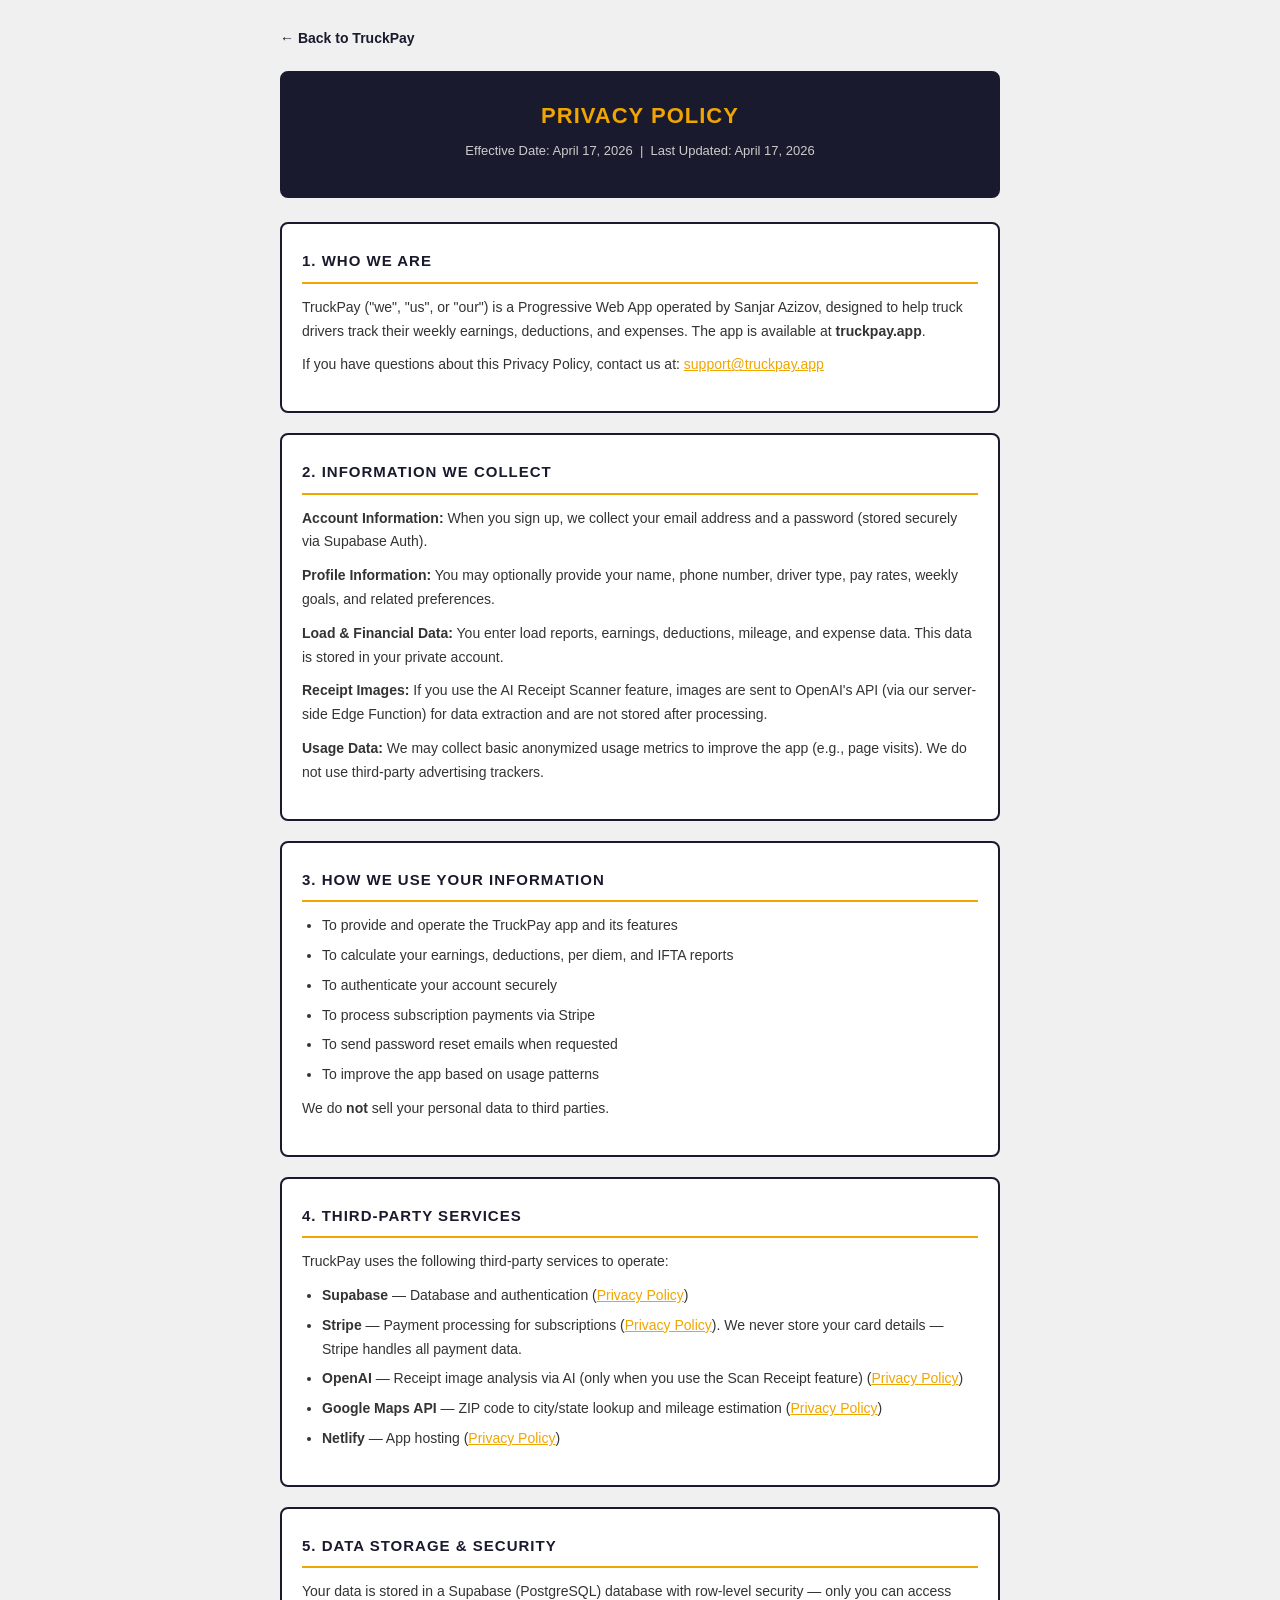
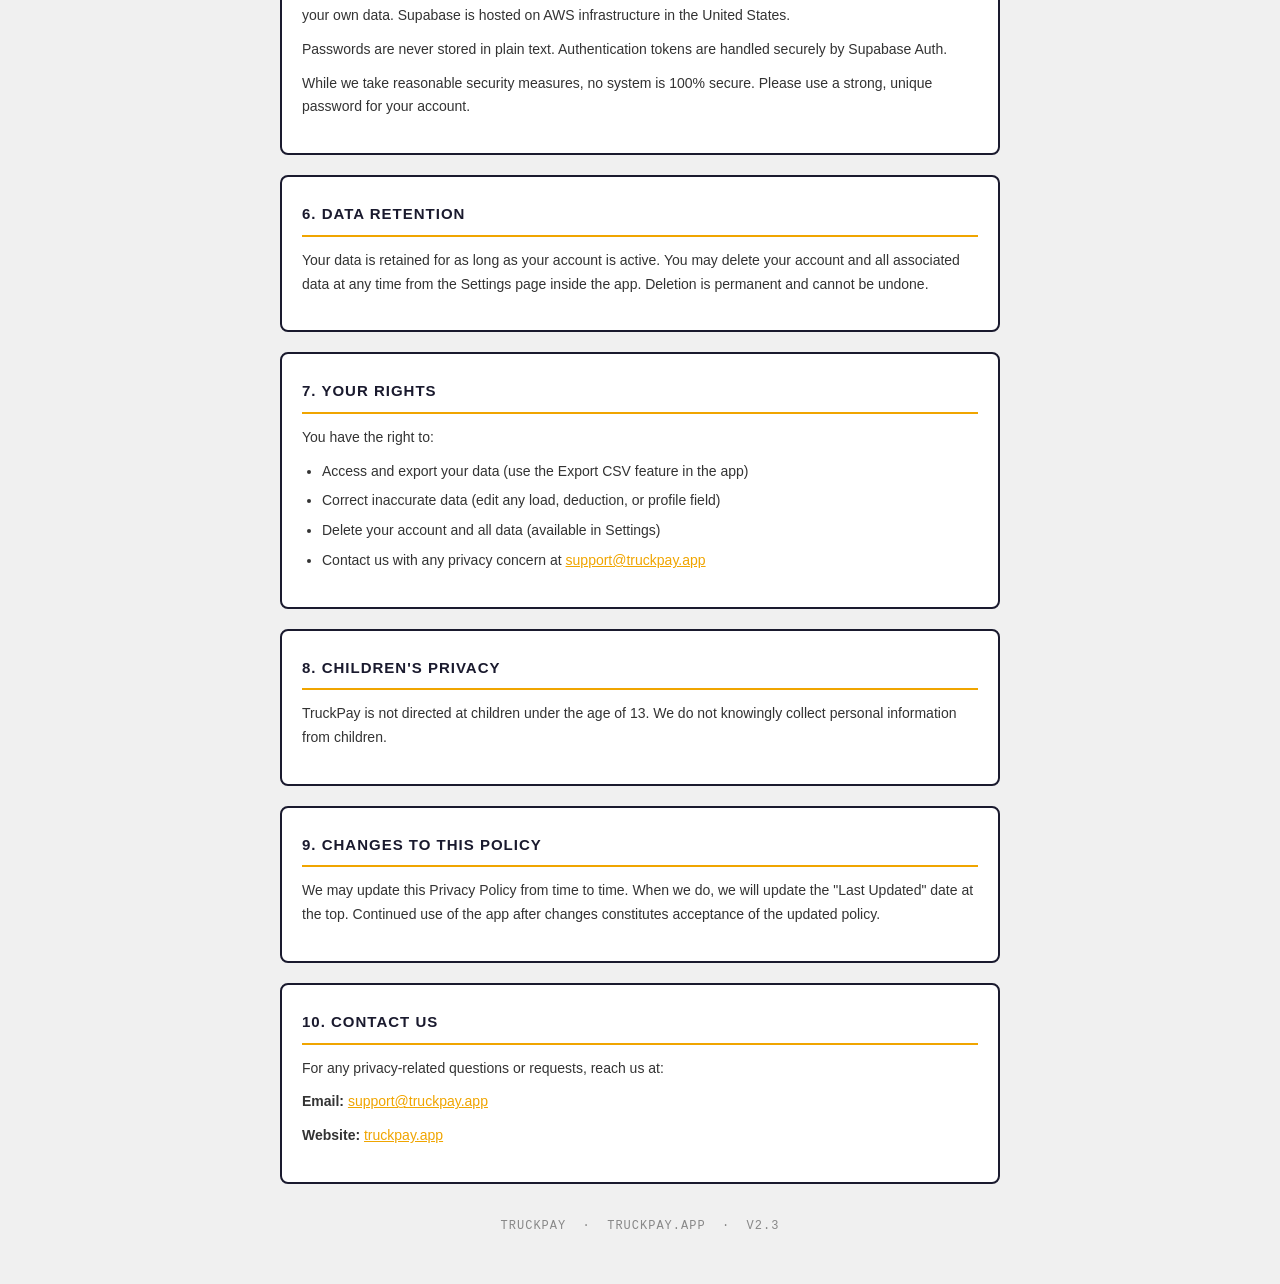
==== public/privacy-policy.html @ aaa79f24 "privacy policy and terms of service" ====
<!DOCTYPE html>
<html lang="en">
<head>
  <meta charset="UTF-8" />
  <meta name="viewport" content="width=device-width, initial-scale=1.0" />
  <title>Privacy Policy — TruckPay</title>
  <style>
    * { box-sizing: border-box; margin: 0; padding: 0; }
    body {
      font-family: -apple-system, BlinkMacSystemFont, 'Segoe UI', sans-serif;
      background: #f0f0f0;
      color: #1a1a2e;
      line-height: 1.7;
      padding: 24px 16px 48px;
    }
    .container { max-width: 720px; margin: 0 auto; }
    .header {
      background: #1a1a2e;
      color: #f0a500;
      text-align: center;
      padding: 24px 20px;
      border: 2px solid #1a1a2e;
      border-radius: 8px;
      margin-bottom: 24px;
    }
    .header h1 {
      font-size: 22px;
      font-weight: 800;
      text-transform: uppercase;
      letter-spacing: 1px;
    }
    .header p { color: #ccc; font-size: 13px; margin-top: 6px; }
    .back-link {
      display: inline-block;
      margin-bottom: 20px;
      color: #1a1a2e;
      font-weight: 700;
      text-decoration: none;
      font-size: 14px;
    }
    .back-link:hover { color: #f0a500; }
    .card {
      background: #fff;
      border: 2px solid #1a1a2e;
      border-radius: 8px;
      padding: 24px 20px;
      margin-bottom: 20px;
    }
    h2 {
      font-size: 15px;
      font-weight: 800;
      text-transform: uppercase;
      letter-spacing: 1px;
      color: #1a1a2e;
      margin-bottom: 12px;
      padding-bottom: 8px;
      border-bottom: 2px solid #f0a500;
    }
    p { font-size: 14px; color: #333; margin-bottom: 10px; }
    ul { padding-left: 20px; margin-bottom: 10px; }
    ul li { font-size: 14px; color: #333; margin-bottom: 6px; }
    a { color: #f0a500; }
    .footer {
      text-align: center;
      font-size: 12px;
      color: #888;
      margin-top: 32px;
      font-family: monospace;
      letter-spacing: 1px;
    }
  </style>
</head>
<body>
  <div class="container">
    <a class="back-link" href="/">← Back to TruckPay</a>

    <div class="header">
      <h1>Privacy Policy</h1>
      <p>Effective Date: April 17, 2026 &nbsp;|&nbsp; Last Updated: April 17, 2026</p>
    </div>

    <div class="card">
      <h2>1. Who We Are</h2>
      <p>TruckPay ("we", "us", or "our") is a Progressive Web App operated by Sanjar Azizov, designed to help truck drivers track their weekly earnings, deductions, and expenses. The app is available at <strong>truckpay.app</strong>.</p>
      <p>If you have questions about this Privacy Policy, contact us at: <a href="mailto:support@truckpay.app">support@truckpay.app</a></p>
    </div>

    <div class="card">
      <h2>2. Information We Collect</h2>
      <p><strong>Account Information:</strong> When you sign up, we collect your email address and a password (stored securely via Supabase Auth).</p>
      <p><strong>Profile Information:</strong> You may optionally provide your name, phone number, driver type, pay rates, weekly goals, and related preferences.</p>
      <p><strong>Load & Financial Data:</strong> You enter load reports, earnings, deductions, mileage, and expense data. This data is stored in your private account.</p>
      <p><strong>Receipt Images:</strong> If you use the AI Receipt Scanner feature, images are sent to OpenAI's API (via our server-side Edge Function) for data extraction and are not stored after processing.</p>
      <p><strong>Usage Data:</strong> We may collect basic anonymized usage metrics to improve the app (e.g., page visits). We do not use third-party advertising trackers.</p>
    </div>

    <div class="card">
      <h2>3. How We Use Your Information</h2>
      <ul>
        <li>To provide and operate the TruckPay app and its features</li>
        <li>To calculate your earnings, deductions, per diem, and IFTA reports</li>
        <li>To authenticate your account securely</li>
        <li>To process subscription payments via Stripe</li>
        <li>To send password reset emails when requested</li>
        <li>To improve the app based on usage patterns</li>
      </ul>
      <p>We do <strong>not</strong> sell your personal data to third parties.</p>
    </div>

    <div class="card">
      <h2>4. Third-Party Services</h2>
      <p>TruckPay uses the following third-party services to operate:</p>
      <ul>
        <li><strong>Supabase</strong> — Database and authentication (<a href="https://supabase.com/privacy" target="_blank">Privacy Policy</a>)</li>
        <li><strong>Stripe</strong> — Payment processing for subscriptions (<a href="https://stripe.com/privacy" target="_blank">Privacy Policy</a>). We never store your card details — Stripe handles all payment data.</li>
        <li><strong>OpenAI</strong> — Receipt image analysis via AI (only when you use the Scan Receipt feature) (<a href="https://openai.com/policies/privacy-policy" target="_blank">Privacy Policy</a>)</li>
        <li><strong>Google Maps API</strong> — ZIP code to city/state lookup and mileage estimation (<a href="https://policies.google.com/privacy" target="_blank">Privacy Policy</a>)</li>
        <li><strong>Netlify</strong> — App hosting (<a href="https://www.netlify.com/privacy/" target="_blank">Privacy Policy</a>)</li>
      </ul>
    </div>

    <div class="card">
      <h2>5. Data Storage & Security</h2>
      <p>Your data is stored in a Supabase (PostgreSQL) database with row-level security — only you can access your own data. Supabase is hosted on AWS infrastructure in the United States.</p>
      <p>Passwords are never stored in plain text. Authentication tokens are handled securely by Supabase Auth.</p>
      <p>While we take reasonable security measures, no system is 100% secure. Please use a strong, unique password for your account.</p>
    </div>

    <div class="card">
      <h2>6. Data Retention</h2>
      <p>Your data is retained for as long as your account is active. You may delete your account and all associated data at any time from the Settings page inside the app. Deletion is permanent and cannot be undone.</p>
    </div>

    <div class="card">
      <h2>7. Your Rights</h2>
      <p>You have the right to:</p>
      <ul>
        <li>Access and export your data (use the Export CSV feature in the app)</li>
        <li>Correct inaccurate data (edit any load, deduction, or profile field)</li>
        <li>Delete your account and all data (available in Settings)</li>
        <li>Contact us with any privacy concern at <a href="mailto:support@truckpay.app">support@truckpay.app</a></li>
      </ul>
    </div>

    <div class="card">
      <h2>8. Children's Privacy</h2>
      <p>TruckPay is not directed at children under the age of 13. We do not knowingly collect personal information from children.</p>
    </div>

    <div class="card">
      <h2>9. Changes to This Policy</h2>
      <p>We may update this Privacy Policy from time to time. When we do, we will update the "Last Updated" date at the top. Continued use of the app after changes constitutes acceptance of the updated policy.</p>
    </div>

    <div class="card">
      <h2>10. Contact Us</h2>
      <p>For any privacy-related questions or requests, reach us at:</p>
      <p><strong>Email:</strong> <a href="mailto:support@truckpay.app">support@truckpay.app</a></p>
      <p><strong>Website:</strong> <a href="https://truckpay.app">truckpay.app</a></p>
    </div>

    <div class="footer">TRUCKPAY &nbsp;·&nbsp; TRUCKPAY.APP &nbsp;·&nbsp; V2.3</div>
  </div>
</body>
</html>
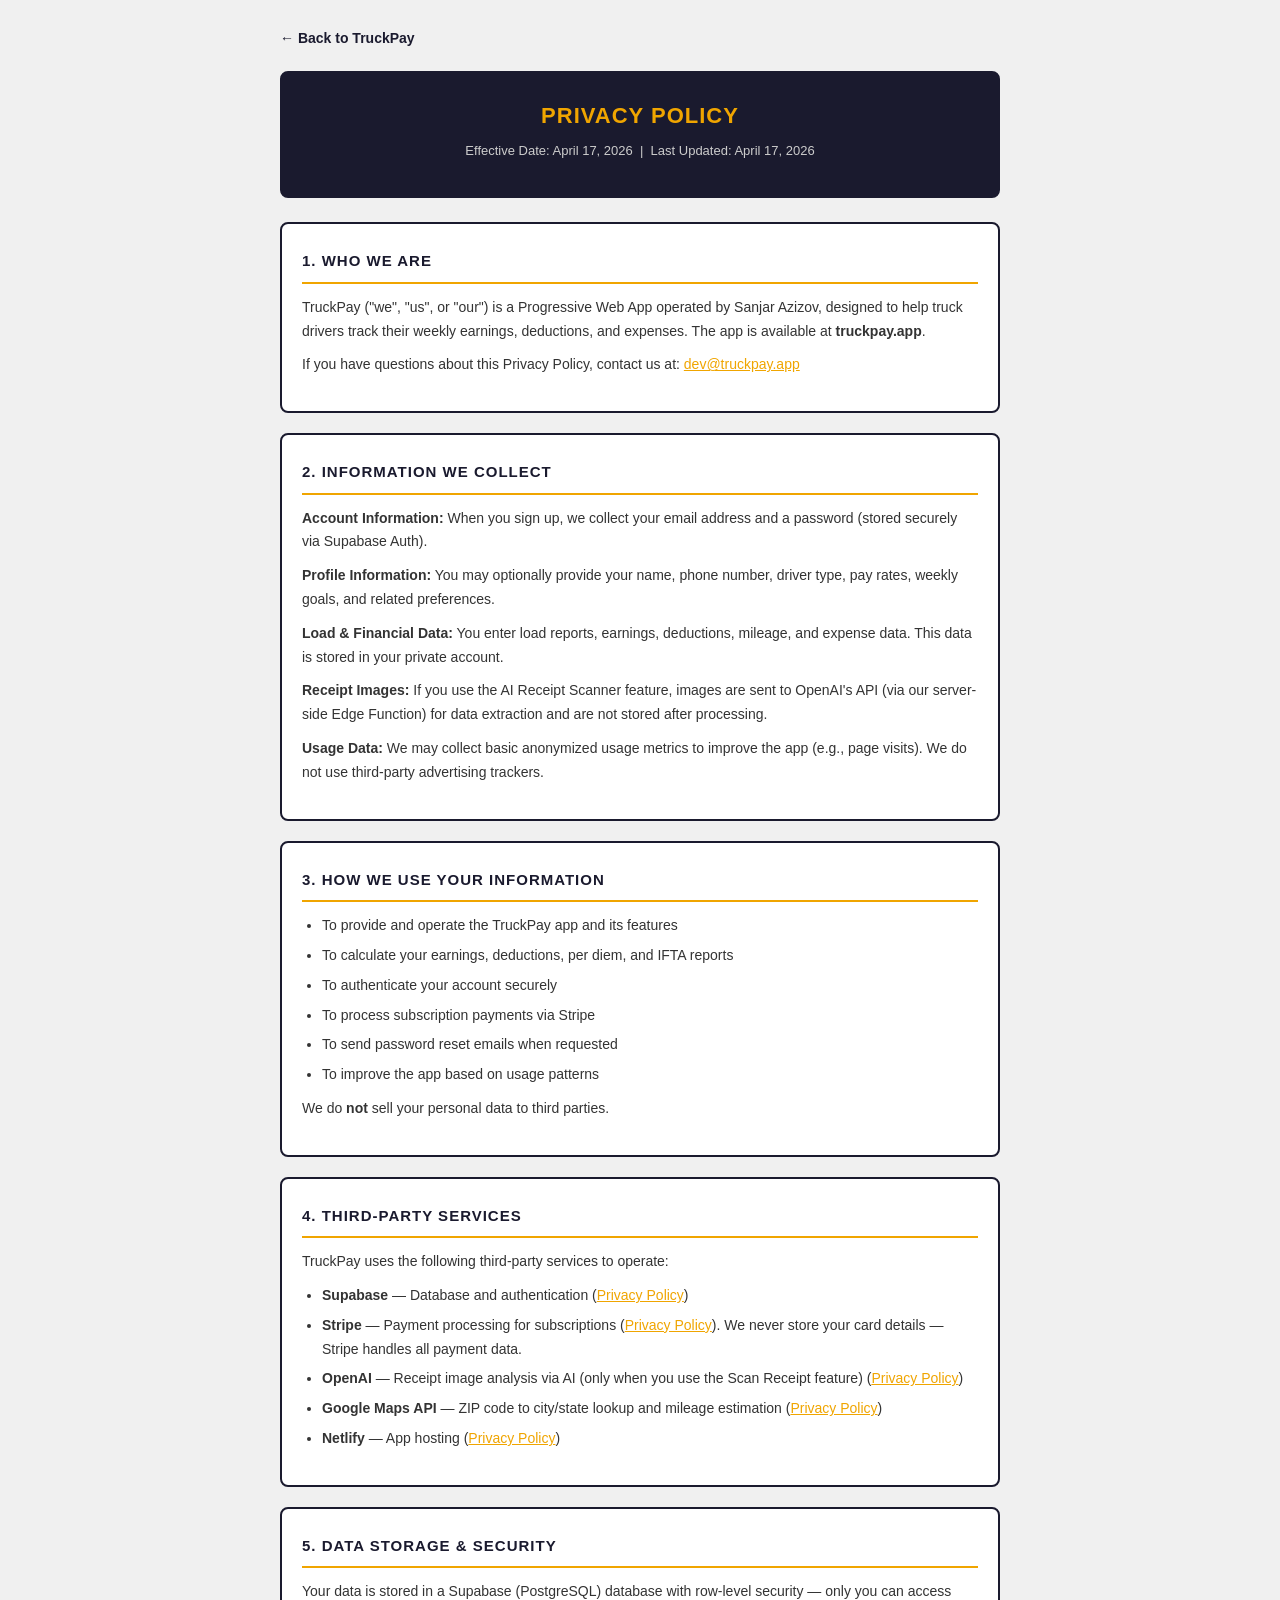
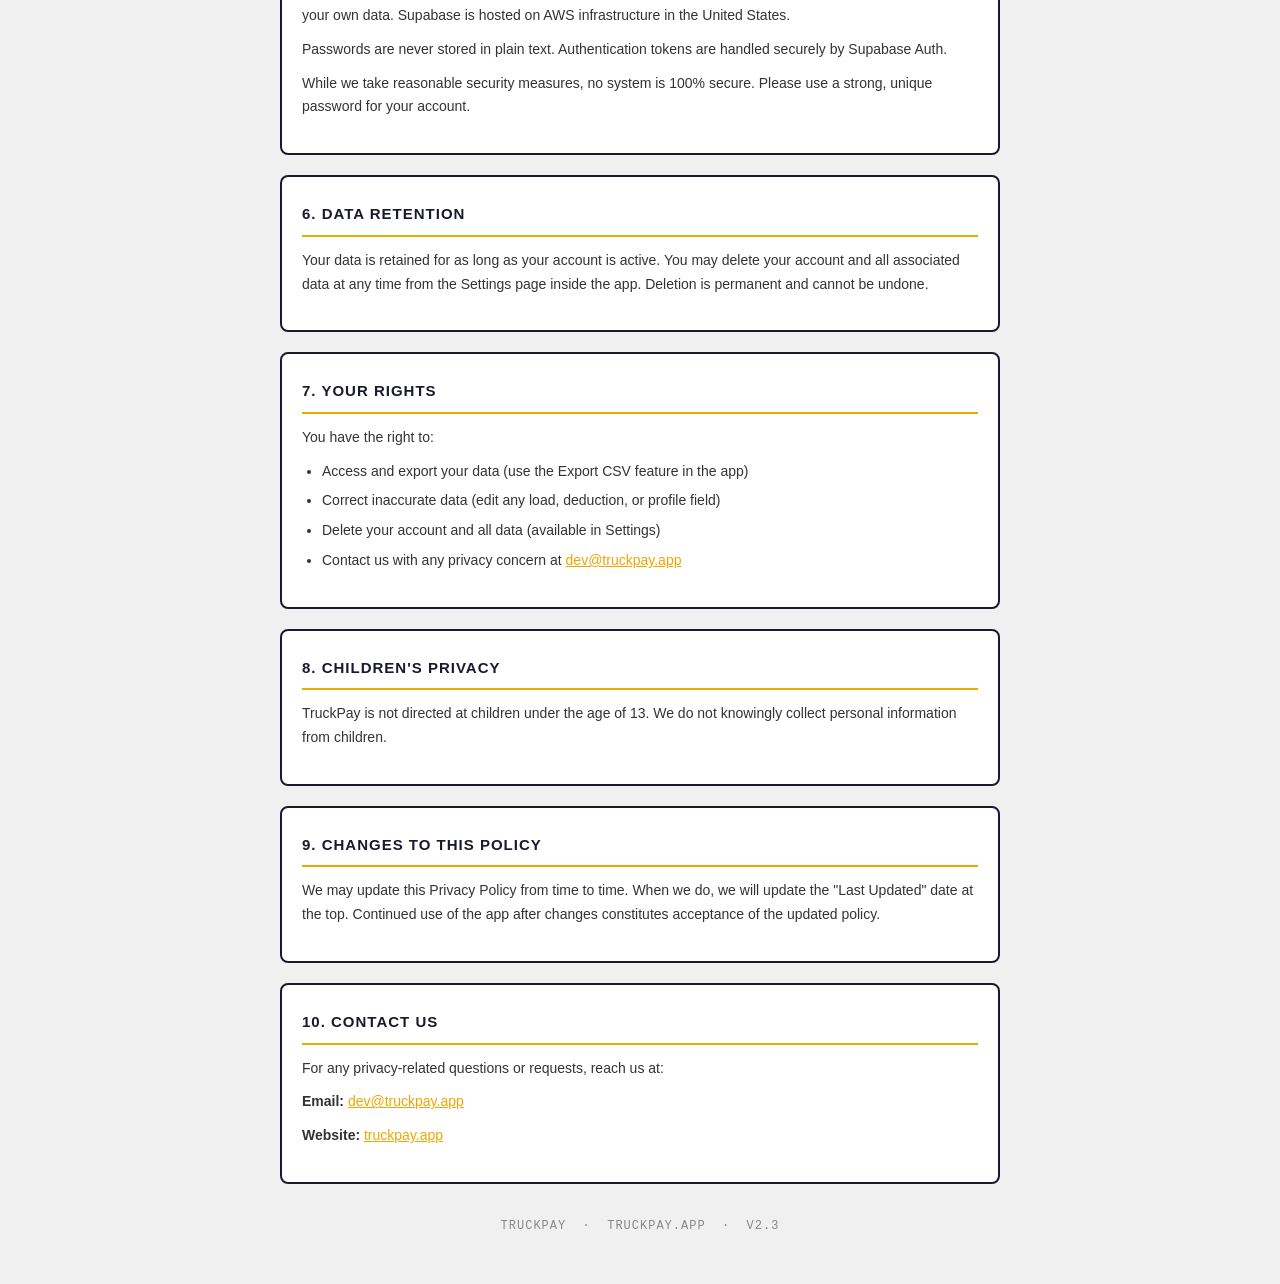
==== commit d38e6a56: "privacy policy and terms of service updated" ====
--- a/public/privacy-policy.html
+++ b/public/privacy-policy.html
@@ -82,7 +82,7 @@
     <div class="card">
       <h2>1. Who We Are</h2>
       <p>TruckPay ("we", "us", or "our") is a Progressive Web App operated by Sanjar Azizov, designed to help truck drivers track their weekly earnings, deductions, and expenses. The app is available at <strong>truckpay.app</strong>.</p>
-      <p>If you have questions about this Privacy Policy, contact us at: <a href="mailto:support@truckpay.app">support@truckpay.app</a></p>
+      <p>If you have questions about this Privacy Policy, contact us at: <a href="mailto:dev@truckpay.app">dev@truckpay.app</a></p>
     </div>
 
     <div class="card">
@@ -138,7 +138,7 @@
         <li>Access and export your data (use the Export CSV feature in the app)</li>
         <li>Correct inaccurate data (edit any load, deduction, or profile field)</li>
         <li>Delete your account and all data (available in Settings)</li>
-        <li>Contact us with any privacy concern at <a href="mailto:support@truckpay.app">support@truckpay.app</a></li>
+        <li>Contact us with any privacy concern at <a href="mailto:dev@truckpay.app">dev@truckpay.app</a></li>
       </ul>
     </div>
 
@@ -155,7 +155,7 @@
     <div class="card">
       <h2>10. Contact Us</h2>
       <p>For any privacy-related questions or requests, reach us at:</p>
-      <p><strong>Email:</strong> <a href="mailto:support@truckpay.app">support@truckpay.app</a></p>
+      <p><strong>Email:</strong> <a href="mailto:dev@truckpay.app">dev@truckpay.app</a></p>
       <p><strong>Website:</strong> <a href="https://truckpay.app">truckpay.app</a></p>
     </div>
 
